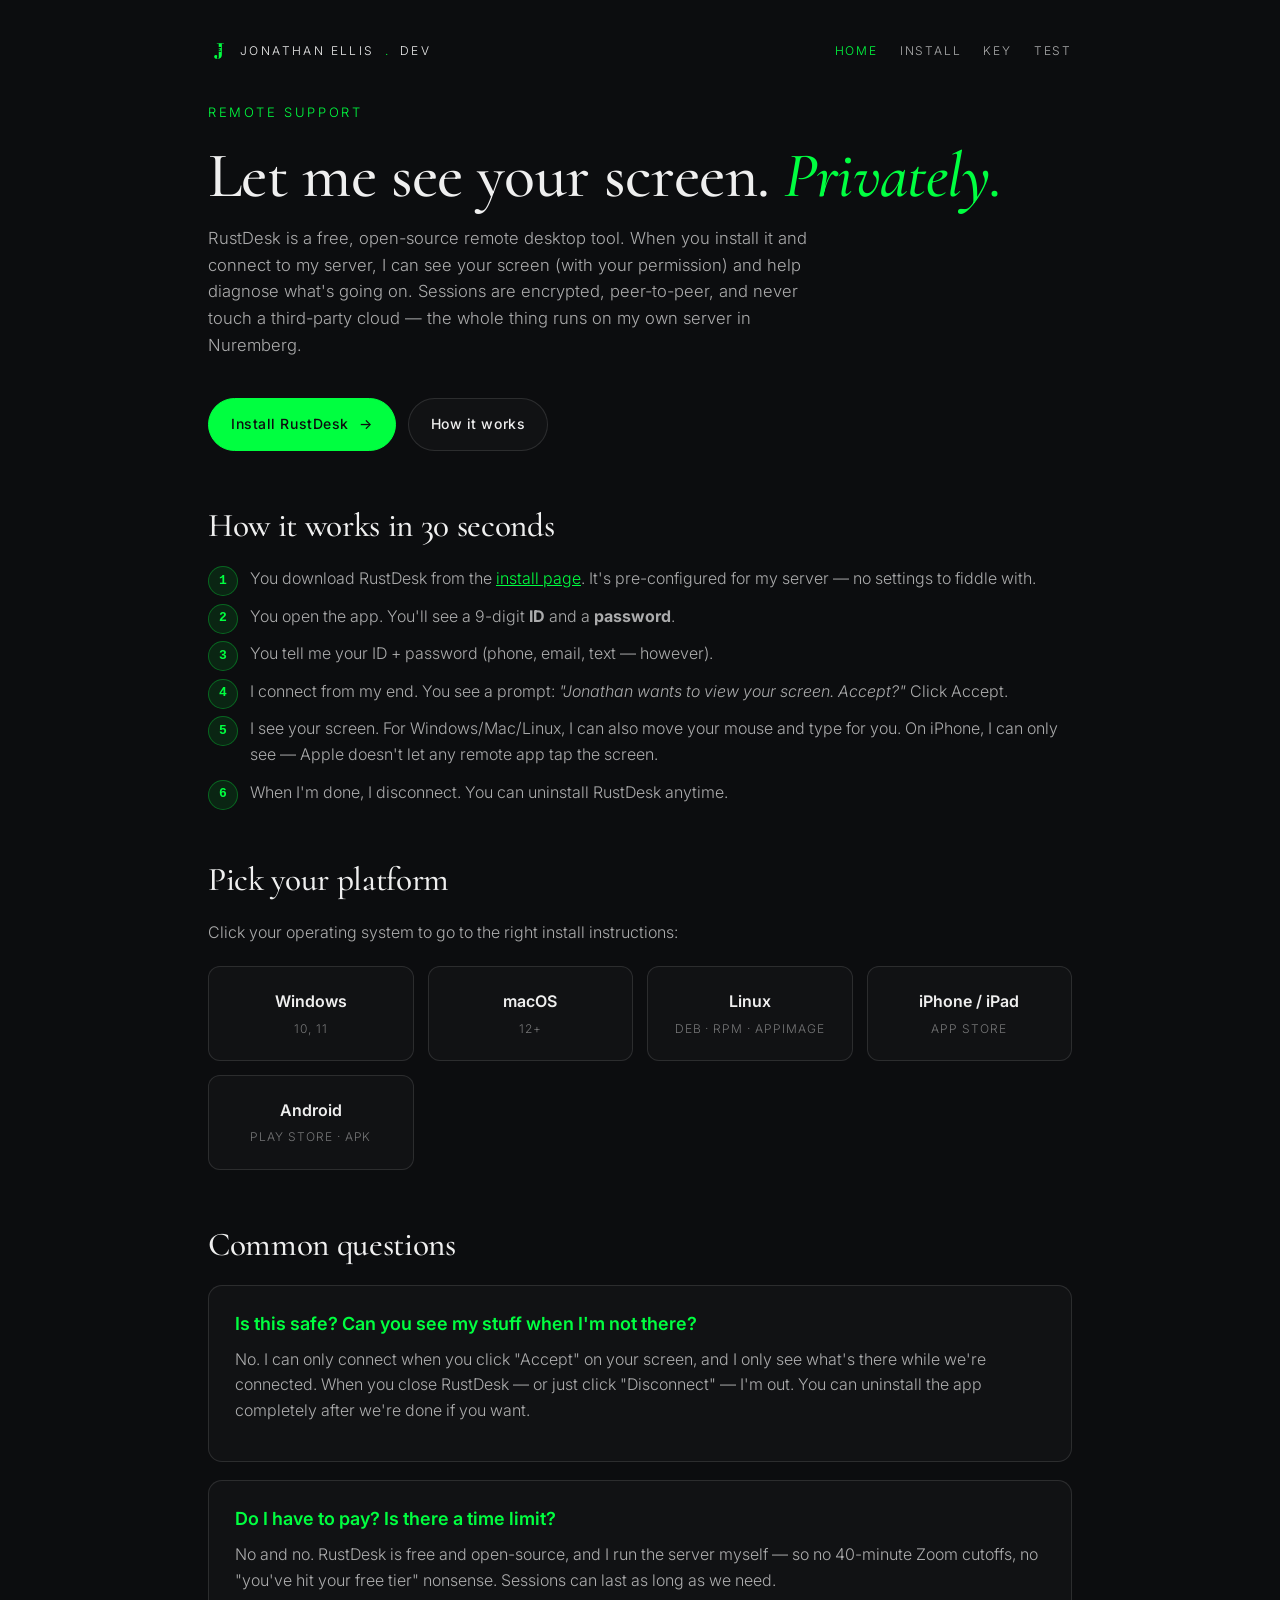
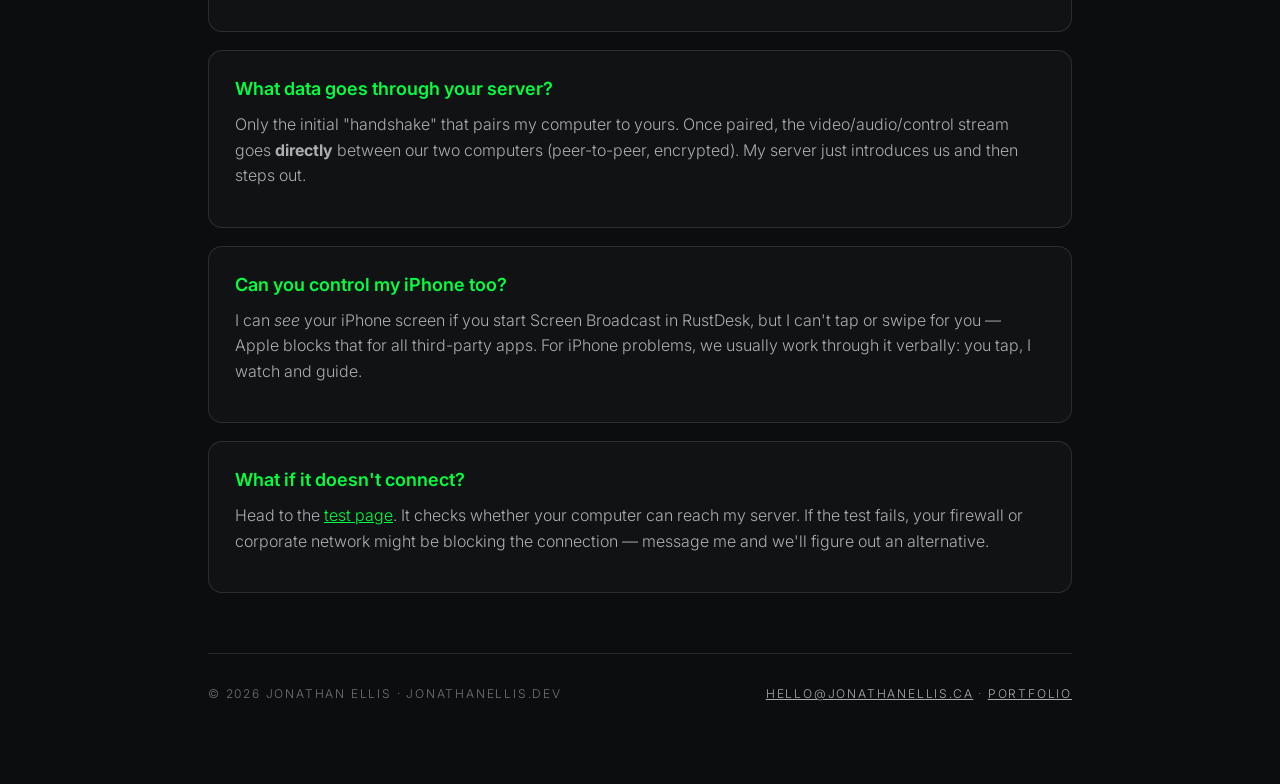
==== index.html @ 65a27829 "Initial scaffold" ====
<!DOCTYPE html>
<html lang="en">
<head>
<meta charset="UTF-8">
<meta name="viewport" content="width=device-width, initial-scale=1.0">
<title>RustDesk — Jonathan Ellis support</title>
<meta name="description" content="Install RustDesk to let Jonathan Ellis provide remote support. Free, secure, private — self-hosted on his own server.">
<link rel="icon" type="image/svg+xml" href="/public/favicon.svg">
<link rel="preconnect" href="https://fonts.googleapis.com">
<link rel="preconnect" href="https://fonts.gstatic.com" crossorigin>
<link href="https://fonts.googleapis.com/css2?family=Cormorant:ital,wght@0,400;0,500;1,500&family=Inter:wght@300;400;500;600;700&display=swap" rel="stylesheet">
<link rel="stylesheet" href="/shared.css">
</head>
<body>
<div class="wrap">
  <nav class="top">
    <a class="brand" href="/">
      <img src="/public/logo.svg" alt="JE">
      Jonathan Ellis<span class="dot">.</span>Dev
    </a>
    <ul>
      <li><a href="/" class="active">Home</a></li>
      <li><a href="/install/">Install</a></li>
      <li><a href="/key/">Key</a></li>
      <li><a href="/test/">Test</a></li>
    </ul>
  </nav>

  <div class="kicker">Remote support</div>
  <h1>Let me see your screen. <em>Privately.</em></h1>
  <p class="lede">
    RustDesk is a free, open-source remote desktop tool. When you install it and connect to my server, I can see your screen (with your permission) and help diagnose what's going on. Sessions are encrypted, peer-to-peer, and never touch a third-party cloud — the whole thing runs on my own server in Nuremberg.
  </p>

  <div class="btn-row">
    <a class="btn primary" href="/install/">Install RustDesk <span>→</span></a>
    <a class="btn" href="#how-it-works">How it works</a>
  </div>

  <h2 id="how-it-works">How it works in 30 seconds</h2>
  <ol class="steps">
    <li>You download RustDesk from the <a href="/install/">install page</a>. It's pre-configured for my server — no settings to fiddle with.</li>
    <li>You open the app. You'll see a 9-digit <strong>ID</strong> and a <strong>password</strong>.</li>
    <li>You tell me your ID + password (phone, email, text — however).</li>
    <li>I connect from my end. You see a prompt: <em>"Jonathan wants to view your screen. Accept?"</em> Click Accept.</li>
    <li>I see your screen. For Windows/Mac/Linux, I can also move your mouse and type for you. On iPhone, I can only see — Apple doesn't let any remote app tap the screen.</li>
    <li>When I'm done, I disconnect. You can uninstall RustDesk anytime.</li>
  </ol>

  <h2>Pick your platform</h2>
  <p>Click your operating system to go to the right install instructions:</p>

  <div class="platform-grid">
    <a class="platform" href="/install/#windows">
      <div class="os">Windows</div>
      <div class="ext">10, 11</div>
    </a>
    <a class="platform" href="/install/#mac">
      <div class="os">macOS</div>
      <div class="ext">12+</div>
    </a>
    <a class="platform" href="/install/#linux">
      <div class="os">Linux</div>
      <div class="ext">deb · rpm · AppImage</div>
    </a>
    <a class="platform" href="/install/#ios">
      <div class="os">iPhone / iPad</div>
      <div class="ext">App Store</div>
    </a>
    <a class="platform" href="/install/#android">
      <div class="os">Android</div>
      <div class="ext">Play Store · APK</div>
    </a>
  </div>

  <h2>Common questions</h2>

  <div class="card">
    <h3>Is this safe? Can you see my stuff when I'm not there?</h3>
    <p>No. I can only connect when you click "Accept" on your screen, and I only see what's there while we're connected. When you close RustDesk — or just click "Disconnect" — I'm out. You can uninstall the app completely after we're done if you want.</p>
  </div>

  <div class="card">
    <h3>Do I have to pay? Is there a time limit?</h3>
    <p>No and no. RustDesk is free and open-source, and I run the server myself — so no 40-minute Zoom cutoffs, no "you've hit your free tier" nonsense. Sessions can last as long as we need.</p>
  </div>

  <div class="card">
    <h3>What data goes through your server?</h3>
    <p>Only the initial "handshake" that pairs my computer to yours. Once paired, the video/audio/control stream goes <strong>directly</strong> between our two computers (peer-to-peer, encrypted). My server just introduces us and then steps out.</p>
  </div>

  <div class="card">
    <h3>Can you control my iPhone too?</h3>
    <p>I can <em>see</em> your iPhone screen if you start Screen Broadcast in RustDesk, but I can't tap or swipe for you — Apple blocks that for all third-party apps. For iPhone problems, we usually work through it verbally: you tap, I watch and guide.</p>
  </div>

  <div class="card">
    <h3>What if it doesn't connect?</h3>
    <p>Head to the <a href="/test/">test page</a>. It checks whether your computer can reach my server. If the test fails, your firewall or corporate network might be blocking the connection — message me and we'll figure out an alternative.</p>
  </div>

  <footer>
    <div>© 2026 Jonathan Ellis · jonathanellis.dev</div>
    <div>
      <a href="mailto:hello@jonathanellis.ca">hello@jonathanellis.ca</a> ·
      <a href="https://jonathanellis.ca">Portfolio</a>
    </div>
  </footer>
</div>
</body>
</html>
---- shared.css ----
/* Jonathan Ellis brand — shared across rustdesk pages */
:root {
  --green: #00ff40;
  --charcoal: #25272b;
  --ink: #0c0d0f;
  --bone: #efefef;
  --bone-dim: rgba(239, 239, 239, 0.7);
  --muted: rgba(239, 239, 239, 0.45);
  --line: rgba(239, 239, 239, 0.12);
  --card: rgba(239, 239, 239, 0.025);
}
* { box-sizing: border-box; margin: 0; padding: 0; }
html, body {
  min-height: 100%;
  background: var(--ink);
  color: var(--bone);
  font-family: 'Inter', -apple-system, BlinkMacSystemFont, sans-serif;
  font-weight: 300;
  line-height: 1.6;
  -webkit-font-smoothing: antialiased;
}
.wrap {
  max-width: 920px;
  margin: 0 auto;
  padding: 40px 28px 80px;
}
nav.top {
  display: flex;
  align-items: center;
  justify-content: space-between;
  padding-bottom: 40px;
  font-size: 12px;
  letter-spacing: 0.15em;
  text-transform: uppercase;
  color: var(--muted);
}
nav.top .brand {
  display: inline-flex;
  align-items: center;
  gap: 10px;
  color: var(--bone);
  text-decoration: none;
  letter-spacing: 0.2em;
}
nav.top .brand img { width: 22px; height: 22px; }
nav.top .brand span.dot { color: var(--green); }
nav.top ul { list-style: none; display: flex; gap: 22px; }
nav.top a {
  color: var(--bone-dim);
  text-decoration: none;
  transition: color 0.2s ease;
}
nav.top a:hover, nav.top a.active { color: var(--green); }

h1 {
  font-family: 'Cormorant', Georgia, serif;
  font-weight: 500;
  font-size: clamp(40px, 5vw, 64px);
  line-height: 1.1;
  letter-spacing: -0.01em;
  margin-bottom: 14px;
}
h1 em {
  color: var(--green);
  font-style: italic;
}
.kicker {
  color: var(--green);
  font-size: 13px;
  letter-spacing: 0.2em;
  text-transform: uppercase;
  margin-bottom: 18px;
}
.lede {
  font-size: clamp(16px, 1.3vw, 19px);
  color: var(--bone-dim);
  max-width: 620px;
  margin-bottom: 40px;
}
h2 {
  font-family: 'Cormorant', Georgia, serif;
  font-weight: 500;
  font-size: clamp(26px, 2.6vw, 34px);
  margin: 48px 0 14px;
  letter-spacing: -0.01em;
}
h3 {
  font-size: 18px;
  font-weight: 600;
  margin: 22px 0 8px;
  color: var(--bone);
}
p { margin-bottom: 14px; color: var(--bone-dim); }
a { color: var(--green); }
a:hover { text-decoration: underline; }

.btn {
  display: inline-flex;
  align-items: center;
  gap: 10px;
  padding: 14px 22px;
  border: 1px solid var(--line);
  border-radius: 999px;
  color: var(--bone);
  text-decoration: none;
  font-size: 14px;
  font-weight: 500;
  letter-spacing: 0.04em;
  background: var(--card);
  transition: all 0.25s ease;
}
.btn:hover {
  border-color: var(--green);
  color: var(--green);
  transform: translateY(-2px);
  text-decoration: none;
}
.btn.primary {
  background: var(--green);
  color: var(--ink);
  border-color: var(--green);
}
.btn.primary:hover {
  background: transparent;
  color: var(--green);
}
.btn-row { display: flex; flex-wrap: wrap; gap: 12px; margin-top: 10px; }

.card {
  background: var(--card);
  border: 1px solid var(--line);
  border-radius: 14px;
  padding: 24px 26px;
  margin-bottom: 18px;
}
.card h3 { margin-top: 0; color: var(--green); }
code, .key {
  font-family: ui-monospace, 'SF Mono', Menlo, Consolas, monospace;
  background: rgba(0, 255, 64, 0.08);
  border: 1px solid rgba(0, 255, 64, 0.2);
  color: var(--green);
  padding: 2px 7px;
  border-radius: 5px;
  font-size: 13px;
}
.key-block {
  display: block;
  padding: 16px 18px;
  word-break: break-all;
  font-size: 14px;
  margin: 10px 0;
  line-height: 1.5;
}
.platform-grid {
  display: grid;
  grid-template-columns: repeat(auto-fit, minmax(200px, 1fr));
  gap: 14px;
  margin: 20px 0 30px;
}
.platform {
  background: var(--card);
  border: 1px solid var(--line);
  border-radius: 12px;
  padding: 22px 20px;
  text-align: center;
  transition: all 0.25s ease;
  text-decoration: none;
  color: var(--bone);
}
.platform:hover {
  border-color: var(--green);
  transform: translateY(-3px);
  text-decoration: none;
}
.platform .os { font-size: 16px; font-weight: 600; margin-bottom: 4px; }
.platform .ext { color: var(--muted); font-size: 12px; letter-spacing: 0.08em; text-transform: uppercase; }
.platform.recommended { border-color: var(--green); }
.platform.recommended::before {
  content: 'For you';
  display: inline-block;
  color: var(--green);
  font-size: 10px;
  letter-spacing: 0.2em;
  text-transform: uppercase;
  margin-bottom: 6px;
}

.steps { list-style: none; counter-reset: step; margin: 10px 0 20px; }
.steps li {
  counter-increment: step;
  padding-left: 42px;
  position: relative;
  margin-bottom: 12px;
  color: var(--bone-dim);
}
.steps li::before {
  content: counter(step);
  position: absolute;
  left: 0; top: 0;
  width: 28px; height: 28px;
  background: rgba(0, 255, 64, 0.1);
  border: 1px solid rgba(0, 255, 64, 0.3);
  color: var(--green);
  border-radius: 50%;
  display: flex; align-items: center; justify-content: center;
  font-size: 13px; font-weight: 600;
  font-family: ui-monospace, monospace;
}

footer {
  margin-top: 60px;
  padding-top: 30px;
  border-top: 1px solid var(--line);
  font-size: 12px;
  letter-spacing: 0.15em;
  text-transform: uppercase;
  color: var(--muted);
  display: flex;
  justify-content: space-between;
  flex-wrap: wrap;
  gap: 12px;
}
footer a { color: var(--bone-dim); }

.copy-btn {
  background: transparent;
  border: 1px solid var(--line);
  color: var(--bone);
  padding: 8px 14px;
  border-radius: 6px;
  font-size: 12px;
  cursor: pointer;
  letter-spacing: 0.05em;
  transition: all 0.2s ease;
}
.copy-btn:hover { border-color: var(--green); color: var(--green); }
.copy-btn.copied { color: var(--green); border-color: var(--green); }

.status-dot {
  display: inline-block;
  width: 10px; height: 10px;
  border-radius: 50%;
  margin-right: 8px;
  vertical-align: middle;
}
.status-dot.ok { background: var(--green); box-shadow: 0 0 10px var(--green); }
.status-dot.fail { background: #ff3b30; }
.status-dot.pending { background: #fbbf24; animation: pulse 1s ease infinite; }
@keyframes pulse { 0%,100% { opacity: 1; } 50% { opacity: 0.3; } }

@media (max-width: 640px) {
  .wrap { padding: 24px 18px 60px; }
  nav.top ul { gap: 14px; }
}
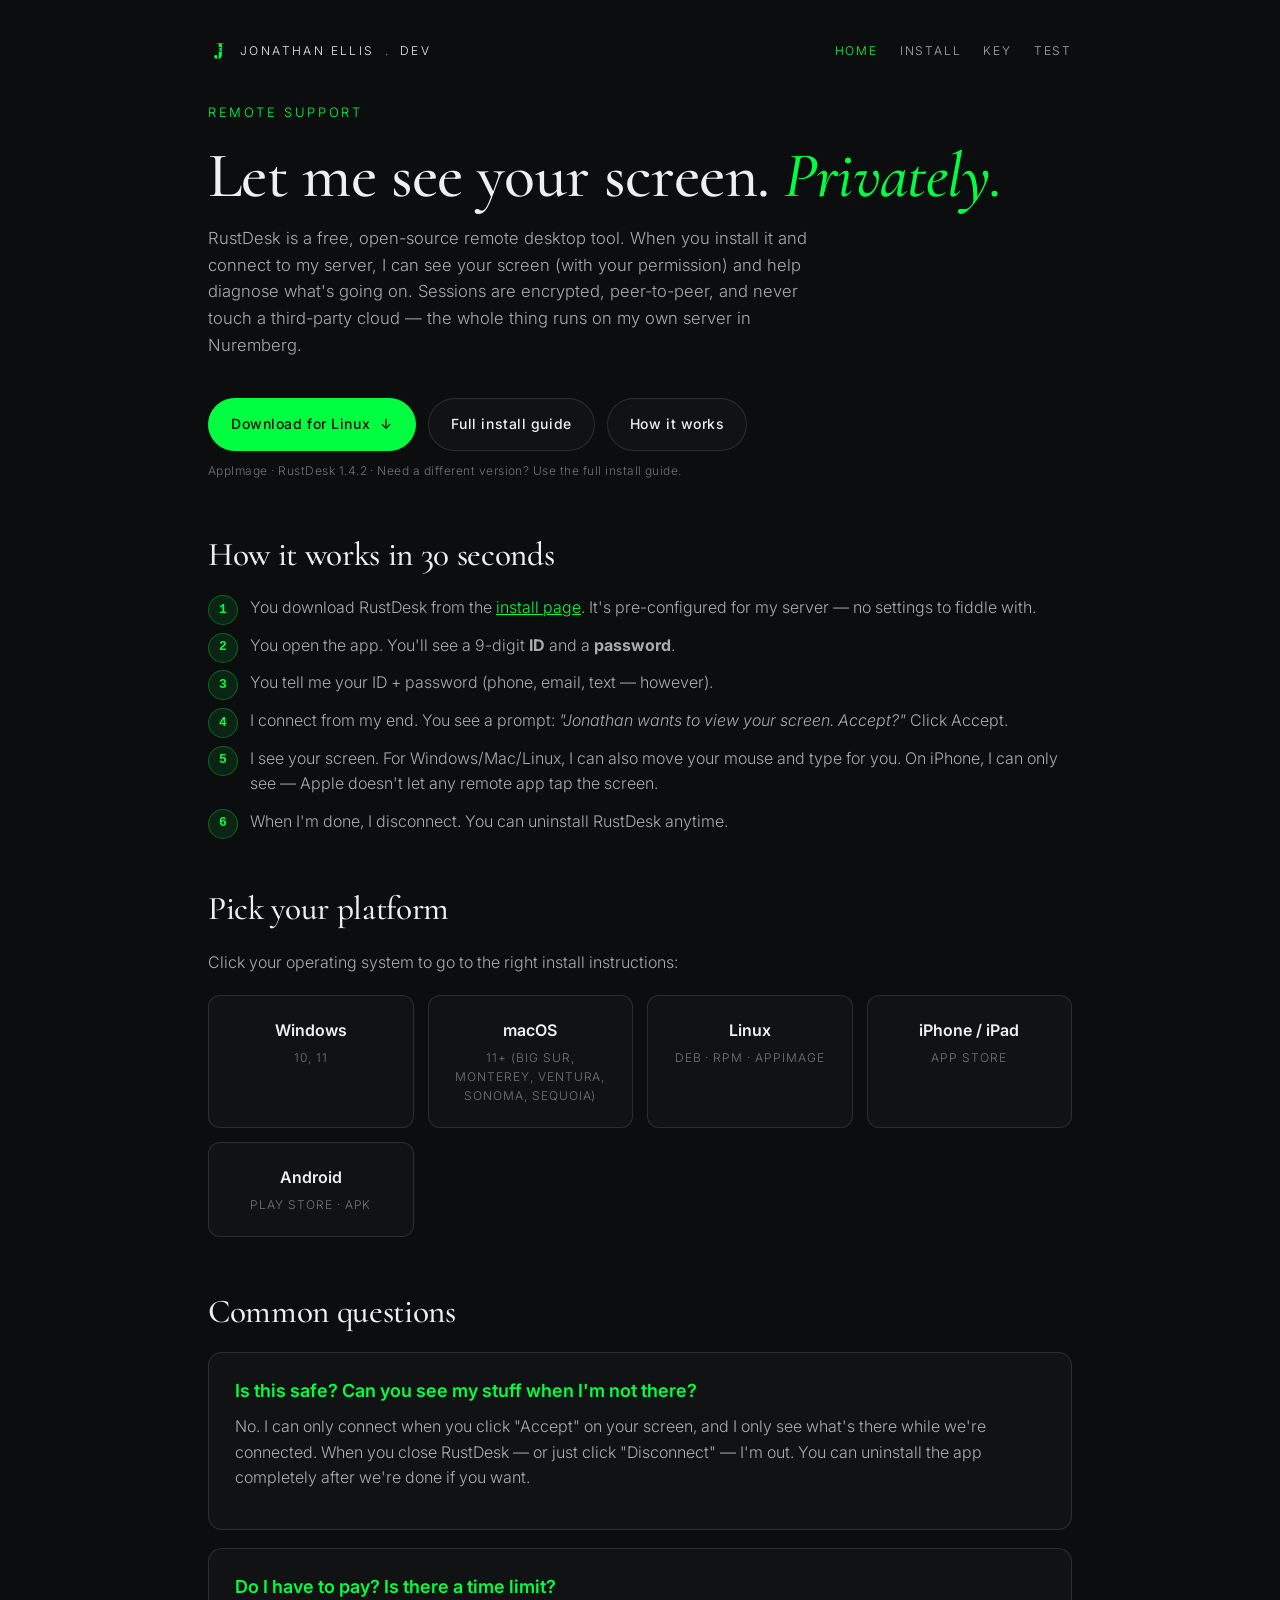
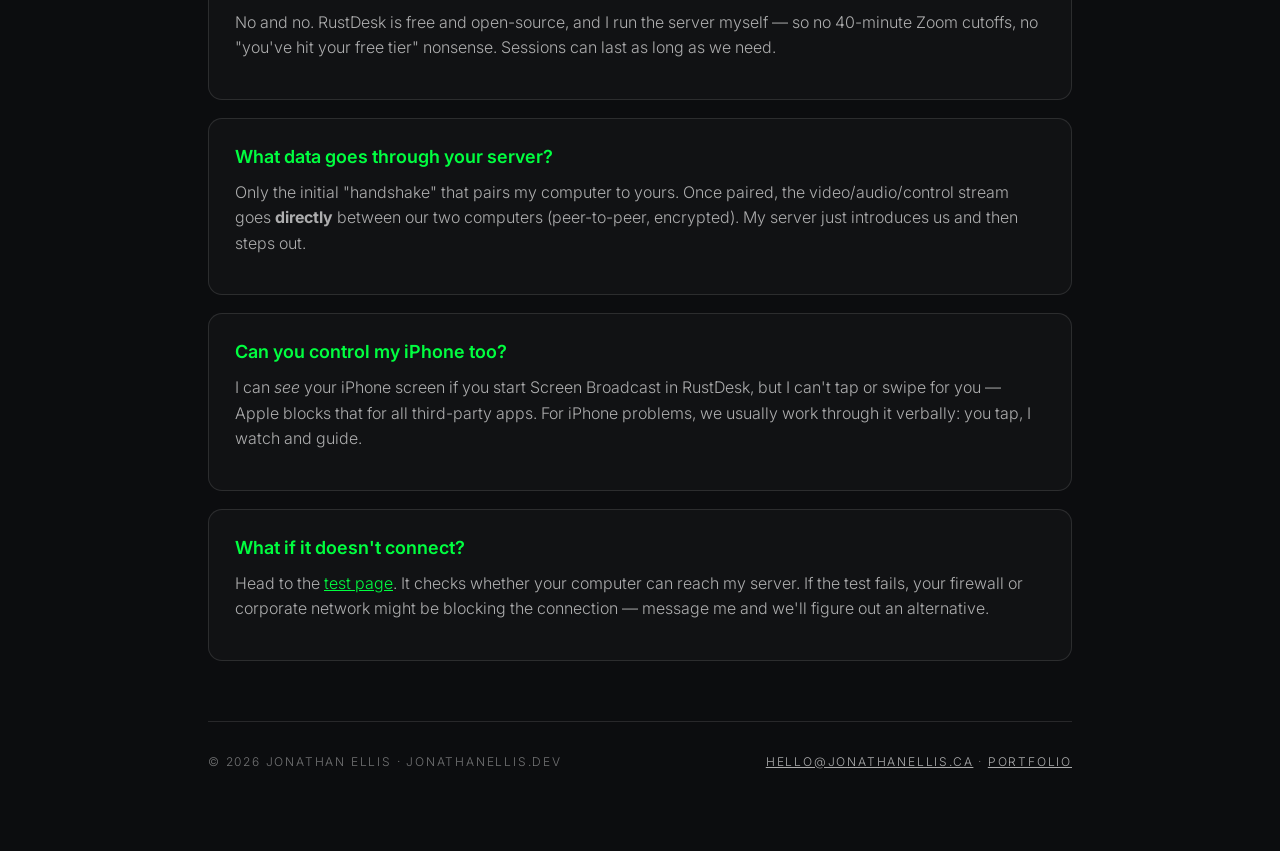
==== commit afc0d15e: "Homepage: OS-detected download button. Install: macOS 11/Big Sur fallback to 1.3.9" ====
--- a/index.html
+++ b/index.html
@@ -33,9 +33,11 @@
   </p>
 
   <div class="btn-row">
-    <a class="btn primary" href="/install/">Install RustDesk <span>→</span></a>
+    <a class="btn primary" id="primary-download" href="/install/">Install RustDesk <span>→</span></a>
+    <a class="btn" href="/install/">Full install guide</a>
     <a class="btn" href="#how-it-works">How it works</a>
   </div>
+  <div id="download-detail" style="font-size:12px;color:var(--muted);margin-top:10px;letter-spacing:0.04em;"></div>
 
   <h2 id="how-it-works">How it works in 30 seconds</h2>
   <ol class="steps">
@@ -57,7 +59,7 @@
     </a>
     <a class="platform" href="/install/#mac">
       <div class="os">macOS</div>
-      <div class="ext">12+</div>
+      <div class="ext">11+ (Big Sur, Monterey, Ventura, Sonoma, Sequoia)</div>
     </a>
     <a class="platform" href="/install/#linux">
       <div class="os">Linux</div>
@@ -108,5 +110,90 @@
     </div>
   </footer>
 </div>
+
+<script>
+(function () {
+  const RUSTDESK_VERSION = '1.4.2';
+  const base = `https://github.com/rustdesk/rustdesk/releases/download/${RUSTDESK_VERSION}`;
+
+  // Pre-configured Windows .exe — RustDesk reads server config from the filename.
+  const winFilename =
+    `rustdesk-licensed-${RUSTDESK_VERSION}-x86_64-host=rustdesk.jonathanellis.dev,key=JJ84OHiivky8RCgfbA9JUa801qBTpRIgDARzrFYEIPk=.exe`;
+
+  function detect() {
+    const ua = navigator.userAgent;
+    const uad = navigator.userAgentData;
+
+    // Mobile first
+    if (/iPhone|iPad|iPod/.test(ua) || (uad && uad.platform === 'iOS')) {
+      return {
+        os: 'iOS',
+        detail: 'Get RustDesk from the App Store',
+        href: 'https://apps.apple.com/app/rustdesk-remote-desktop/id1581225015',
+        external: true,
+      };
+    }
+    if (/Android/.test(ua)) {
+      return {
+        os: 'Android',
+        detail: 'Get RustDesk from Google Play',
+        href: 'https://play.google.com/store/apps/details?id=com.carriez.flutter_hbb',
+        external: true,
+      };
+    }
+
+    // Mac — distinguish Apple Silicon vs Intel as best we can
+    if (/Macintosh|Mac OS X/.test(ua) || (uad && uad.platform === 'macOS')) {
+      // Heuristic: if the platform string mentions Intel, it's Intel. Otherwise default to Apple Silicon.
+      const isIntel =
+        /Intel/i.test(ua) ||
+        (uad && uad.architecture === 'x86');
+      // If we can't tell, default to Apple Silicon (newer Macs are more common now).
+      const arch = isIntel ? 'x86_64' : 'aarch64';
+      const label = isIntel ? 'Intel Mac' : 'Apple Silicon Mac';
+      return {
+        os: 'macOS',
+        detail: `Detected: ${label} · RustDesk ${RUSTDESK_VERSION}`,
+        href: `${base}/rustdesk-${RUSTDESK_VERSION}-${arch}.dmg`,
+        download: true,
+      };
+    }
+
+    // Windows
+    if (/Windows/.test(ua) || (uad && uad.platform === 'Windows')) {
+      return {
+        os: 'Windows',
+        detail: `Pre-configured installer · RustDesk ${RUSTDESK_VERSION}`,
+        href: `${base}/${winFilename}`,
+        download: true,
+      };
+    }
+
+    // Linux
+    if (/Linux/.test(ua) || (uad && uad.platform === 'Linux')) {
+      return {
+        os: 'Linux',
+        detail: `AppImage · RustDesk ${RUSTDESK_VERSION}`,
+        href: `${base}/rustdesk-${RUSTDESK_VERSION}-x86_64.AppImage`,
+        download: true,
+      };
+    }
+
+    return null;
+  }
+
+  const btn = document.getElementById('primary-download');
+  const detail = document.getElementById('download-detail');
+  const result = detect();
+
+  if (!result || !btn) return;
+
+  btn.href = result.href;
+  if (result.download) btn.setAttribute('download', '');
+  if (result.external) btn.setAttribute('target', '_blank');
+  btn.innerHTML = `Download for ${result.os} <span>↓</span>`;
+  if (detail) detail.textContent = result.detail + '  ·  Need a different version? Use the full install guide.';
+})();
+</script>
 </body>
 </html>
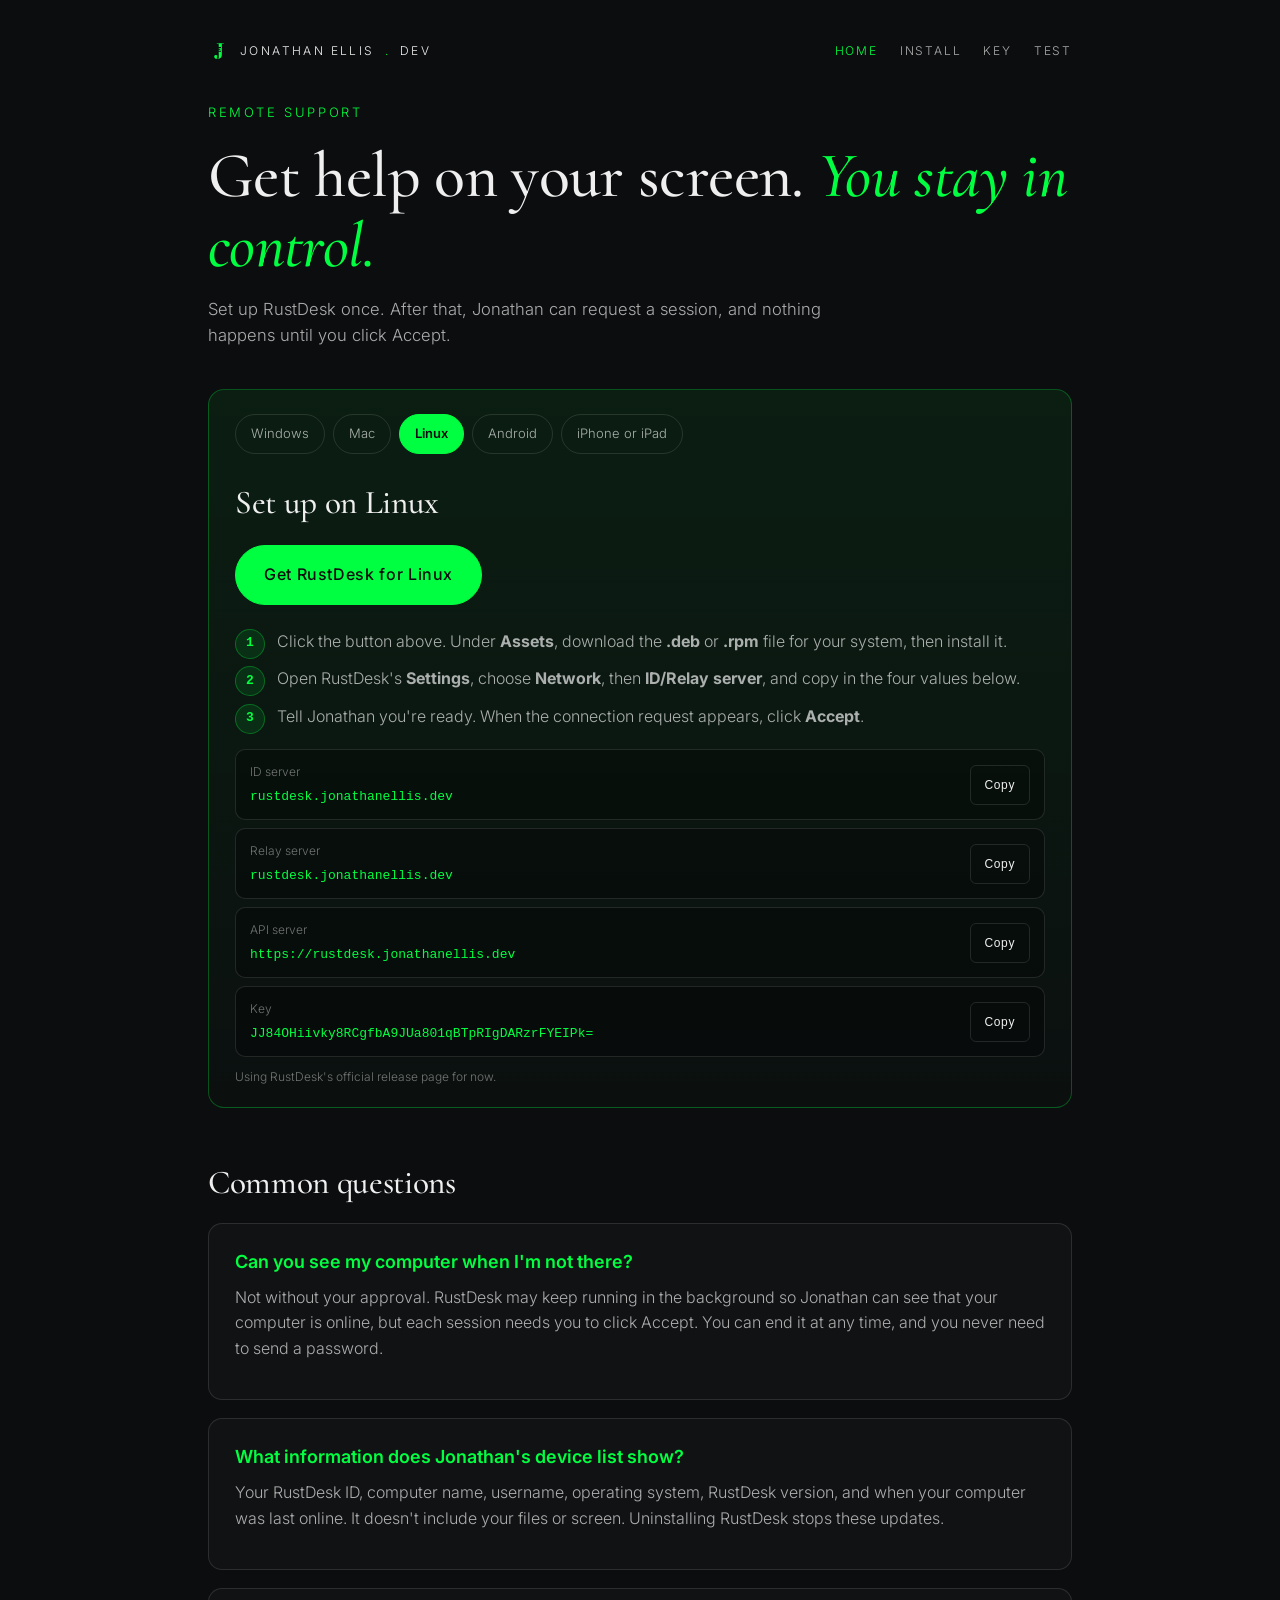
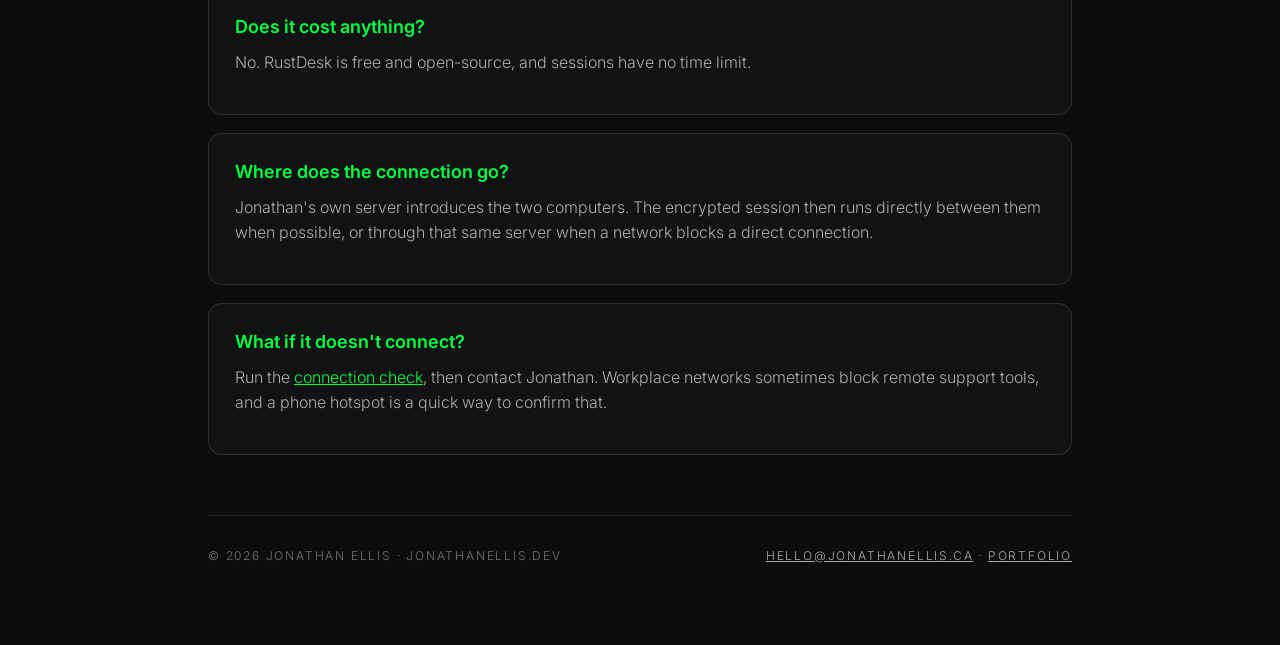
==== commit dfdc55d0: "Replace broken downloads with self-updating setup guide Use the rustdesk-gateway download routes, de" ====
--- a/index.html
+++ b/index.html
@@ -4,7 +4,7 @@
 <meta charset="UTF-8">
 <meta name="viewport" content="width=device-width, initial-scale=1.0">
 <title>RustDesk — Jonathan Ellis support</title>
-<meta name="description" content="Install RustDesk to let Jonathan Ellis provide remote support. Free, secure, private — self-hosted on his own server.">
+<meta name="description" content="Set up RustDesk in about a minute so Jonathan Ellis can provide remote support with your permission.">
 <link rel="icon" type="image/svg+xml" href="/public/favicon.svg">
 <link rel="preconnect" href="https://fonts.googleapis.com">
 <link rel="preconnect" href="https://fonts.gstatic.com" crossorigin>
@@ -27,79 +27,38 @@
   </nav>
 
   <div class="kicker">Remote support</div>
-  <h1>Let me see your screen. <em>Privately.</em></h1>
-  <p class="lede">
-    RustDesk is a free, open-source remote desktop tool. When you install it and connect to my server, I can see your screen (with your permission) and help diagnose what's going on. Sessions are encrypted, peer-to-peer, and never touch a third-party cloud — the whole thing runs on my own server in Nuremberg.
-  </p>
+  <h1>Get help on your screen. <em>You stay in control.</em></h1>
+  <p class="lede">Set up RustDesk once. After that, Jonathan can request a session, and nothing happens until you click Accept.</p>
 
-  <div class="btn-row">
-    <a class="btn primary" id="primary-download" href="/install/">Install RustDesk <span>→</span></a>
-    <a class="btn" href="/install/">Full install guide</a>
-    <a class="btn" href="#how-it-works">How it works</a>
-  </div>
-  <div id="download-detail" style="font-size:12px;color:var(--muted);margin-top:10px;letter-spacing:0.04em;"></div>
-
-  <h2 id="how-it-works">How it works in 30 seconds</h2>
-  <ol class="steps">
-    <li>You download RustDesk from the <a href="/install/">install page</a>. It's pre-configured for my server — no settings to fiddle with.</li>
-    <li>You open the app. You'll see a 9-digit <strong>ID</strong> and a <strong>password</strong>.</li>
-    <li>You tell me your ID + password (phone, email, text — however).</li>
-    <li>I connect from my end. You see a prompt: <em>"Jonathan wants to view your screen. Accept?"</em> Click Accept.</li>
-    <li>I see your screen. For Windows/Mac/Linux, I can also move your mouse and type for you. On iPhone, I can only see — Apple doesn't let any remote app tap the screen.</li>
-    <li>When I'm done, I disconnect. You can uninstall RustDesk anytime.</li>
-  </ol>
-
-  <h2>Pick your platform</h2>
-  <p>Click your operating system to go to the right install instructions:</p>
-
-  <div class="platform-grid">
-    <a class="platform" href="/install/#windows">
-      <div class="os">Windows</div>
-      <div class="ext">10, 11</div>
-    </a>
-    <a class="platform" href="/install/#mac">
-      <div class="os">macOS</div>
-      <div class="ext">11+ (Big Sur, Monterey, Ventura, Sonoma, Sequoia)</div>
-    </a>
-    <a class="platform" href="/install/#linux">
-      <div class="os">Linux</div>
-      <div class="ext">deb · rpm · AppImage</div>
-    </a>
-    <a class="platform" href="/install/#ios">
-      <div class="os">iPhone / iPad</div>
-      <div class="ext">App Store</div>
-    </a>
-    <a class="platform" href="/install/#android">
-      <div class="os">Android</div>
-      <div class="ext">Play Store · APK</div>
-    </a>
-  </div>
+  <section class="guide" id="guide" aria-label="RustDesk setup">
+    <p>Open the <a href="/install/">install page</a> for setup instructions.</p>
+  </section>
 
   <h2>Common questions</h2>
 
   <div class="card">
-    <h3>Is this safe? Can you see my stuff when I'm not there?</h3>
-    <p>No. I can only connect when you click "Accept" on your screen, and I only see what's there while we're connected. When you close RustDesk — or just click "Disconnect" — I'm out. You can uninstall the app completely after we're done if you want.</p>
+    <h3>Can you see my computer when I'm not there?</h3>
+    <p>Not without your approval. RustDesk may keep running in the background so Jonathan can see that your computer is online, but each session needs you to click Accept. You can end it at any time, and you never need to send a password.</p>
   </div>
 
   <div class="card">
-    <h3>Do I have to pay? Is there a time limit?</h3>
-    <p>No and no. RustDesk is free and open-source, and I run the server myself — so no 40-minute Zoom cutoffs, no "you've hit your free tier" nonsense. Sessions can last as long as we need.</p>
+    <h3>What information does Jonathan's device list show?</h3>
+    <p>Your RustDesk ID, computer name, username, operating system, RustDesk version, and when your computer was last online. It doesn't include your files or screen. Uninstalling RustDesk stops these updates.</p>
   </div>
 
   <div class="card">
-    <h3>What data goes through your server?</h3>
-    <p>Only the initial "handshake" that pairs my computer to yours. Once paired, the video/audio/control stream goes <strong>directly</strong> between our two computers (peer-to-peer, encrypted). My server just introduces us and then steps out.</p>
+    <h3>Does it cost anything?</h3>
+    <p>No. RustDesk is free and open-source, and sessions have no time limit.</p>
   </div>
 
   <div class="card">
-    <h3>Can you control my iPhone too?</h3>
-    <p>I can <em>see</em> your iPhone screen if you start Screen Broadcast in RustDesk, but I can't tap or swipe for you — Apple blocks that for all third-party apps. For iPhone problems, we usually work through it verbally: you tap, I watch and guide.</p>
+    <h3>Where does the connection go?</h3>
+    <p>Jonathan's own server introduces the two computers. The encrypted session then runs directly between them when possible, or through that same server when a network blocks a direct connection.</p>
   </div>
 
   <div class="card">
     <h3>What if it doesn't connect?</h3>
-    <p>Head to the <a href="/test/">test page</a>. It checks whether your computer can reach my server. If the test fails, your firewall or corporate network might be blocking the connection — message me and we'll figure out an alternative.</p>
+    <p>Run the <a href="/test/">connection check</a>, then contact Jonathan. Workplace networks sometimes block remote support tools, and a phone hotspot is a quick way to confirm that.</p>
   </div>
 
   <footer>
@@ -110,90 +69,6 @@
     </div>
   </footer>
 </div>
-
-<script>
-(function () {
-  const RUSTDESK_VERSION = '1.4.2';
-  const base = `https://github.com/rustdesk/rustdesk/releases/download/${RUSTDESK_VERSION}`;
-
-  // Pre-configured Windows .exe — RustDesk reads server config from the filename.
-  const winFilename =
-    `rustdesk-licensed-${RUSTDESK_VERSION}-x86_64-host=rustdesk.jonathanellis.dev,key=JJ84OHiivky8RCgfbA9JUa801qBTpRIgDARzrFYEIPk=.exe`;
-
-  function detect() {
-    const ua = navigator.userAgent;
-    const uad = navigator.userAgentData;
-
-    // Mobile first
-    if (/iPhone|iPad|iPod/.test(ua) || (uad && uad.platform === 'iOS')) {
-      return {
-        os: 'iOS',
-        detail: 'Get RustDesk from the App Store',
-        href: 'https://apps.apple.com/app/rustdesk-remote-desktop/id1581225015',
-        external: true,
-      };
-    }
-    if (/Android/.test(ua)) {
-      return {
-        os: 'Android',
-        detail: 'Get RustDesk from Google Play',
-        href: 'https://play.google.com/store/apps/details?id=com.carriez.flutter_hbb',
-        external: true,
-      };
-    }
-
-    // Mac — distinguish Apple Silicon vs Intel as best we can
-    if (/Macintosh|Mac OS X/.test(ua) || (uad && uad.platform === 'macOS')) {
-      // Heuristic: if the platform string mentions Intel, it's Intel. Otherwise default to Apple Silicon.
-      const isIntel =
-        /Intel/i.test(ua) ||
-        (uad && uad.architecture === 'x86');
-      // If we can't tell, default to Apple Silicon (newer Macs are more common now).
-      const arch = isIntel ? 'x86_64' : 'aarch64';
-      const label = isIntel ? 'Intel Mac' : 'Apple Silicon Mac';
-      return {
-        os: 'macOS',
-        detail: `Detected: ${label} · RustDesk ${RUSTDESK_VERSION}`,
-        href: `${base}/rustdesk-${RUSTDESK_VERSION}-${arch}.dmg`,
-        download: true,
-      };
-    }
-
-    // Windows
-    if (/Windows/.test(ua) || (uad && uad.platform === 'Windows')) {
-      return {
-        os: 'Windows',
-        detail: `Pre-configured installer · RustDesk ${RUSTDESK_VERSION}`,
-        href: `${base}/${winFilename}`,
-        download: true,
-      };
-    }
-
-    // Linux
-    if (/Linux/.test(ua) || (uad && uad.platform === 'Linux')) {
-      return {
-        os: 'Linux',
-        detail: `AppImage · RustDesk ${RUSTDESK_VERSION}`,
-        href: `${base}/rustdesk-${RUSTDESK_VERSION}-x86_64.AppImage`,
-        download: true,
-      };
-    }
-
-    return null;
-  }
-
-  const btn = document.getElementById('primary-download');
-  const detail = document.getElementById('download-detail');
-  const result = detect();
-
-  if (!result || !btn) return;
-
-  btn.href = result.href;
-  if (result.download) btn.setAttribute('download', '');
-  if (result.external) btn.setAttribute('target', '_blank');
-  btn.innerHTML = `Download for ${result.os} <span>↓</span>`;
-  if (detail) detail.textContent = result.detail + '  ·  Need a different version? Use the full install guide.';
-})();
-</script>
+<script src="/guide.js" defer></script>
 </body>
 </html>
--- a/shared.css
+++ b/shared.css
@@ -248,7 +248,67 @@
 .status-dot.pending { background: #fbbf24; animation: pulse 1s ease infinite; }
 @keyframes pulse { 0%,100% { opacity: 1; } 50% { opacity: 0.3; } }
 
+.guide {
+  background: linear-gradient(180deg, rgba(0,255,64,0.07), rgba(0,255,64,0.015));
+  border: 1px solid rgba(0,255,64,0.28);
+  border-radius: 16px;
+  padding: 24px 26px 20px;
+  margin: 0 0 20px;
+}
+.os-switch { display: flex; flex-wrap: wrap; gap: 8px; margin-bottom: 22px; }
+.os-switch button {
+  min-height: 40px;
+  padding: 8px 15px;
+  background: transparent;
+  border: 1px solid var(--line);
+  border-radius: 999px;
+  color: var(--bone-dim);
+  font: inherit;
+  font-size: 13px;
+  cursor: pointer;
+  transition: color 0.15s ease, border-color 0.15s ease, background 0.15s ease;
+}
+.os-switch button:hover { border-color: var(--green); color: var(--green); }
+.os-switch button.active { background: var(--green); border-color: var(--green); color: var(--ink); font-weight: 600; }
+.os-switch button:focus-visible, .copy-btn:focus-visible, .guide-cta:focus-visible { outline: 2px solid var(--green); outline-offset: 2px; }
+.guide-title { margin: 0 0 16px; }
+.guide-action { margin-bottom: 24px; }
+.guide-cta { font-size: 16px; padding: 16px 28px; }
+.copy-row {
+  display: flex;
+  align-items: center;
+  justify-content: space-between;
+  gap: 12px;
+  padding: 12px 14px;
+  background: rgba(0,0,0,0.3);
+  border: 1px solid var(--line);
+  border-radius: 10px;
+  margin-bottom: 8px;
+}
+.copy-text { min-width: 0; display: flex; flex-direction: column; gap: 5px; }
+.copy-text span { color: var(--muted); font-size: 12px; }
+.copy-text code { background: none; border: 0; padding: 0; overflow-wrap: anywhere; }
+.copy-row .copy-btn { flex: none; min-height: 40px; }
+.guide-settings { margin-top: 8px; }
+.guide-version { color: var(--muted); font-size: 12px; margin-top: 10px; }
+kbd {
+  font-family: ui-monospace, 'SF Mono', Menlo, Consolas, monospace;
+  font-size: 12px;
+  padding: 1px 6px;
+  border: 1px solid var(--line);
+  border-radius: 4px;
+  background: rgba(239,239,239,0.06);
+}
+
 @media (max-width: 640px) {
-  .wrap { padding: 24px 18px 60px; }
+  .wrap { padding: 24px 16px 60px; }
+  nav.top { flex-wrap: wrap; gap: 12px; padding-bottom: 28px; }
   nav.top ul { gap: 14px; }
-}
+  .guide { padding: 18px 16px 16px; }
+  .guide-cta { width: 100%; justify-content: center; }
+}
+@media (prefers-reduced-motion: reduce) {
+  .btn, .platform, .os-switch button { transition: none; }
+  .btn:hover, .platform:hover { transform: none; }
+  .status-dot.pending { animation: none; }
+}
